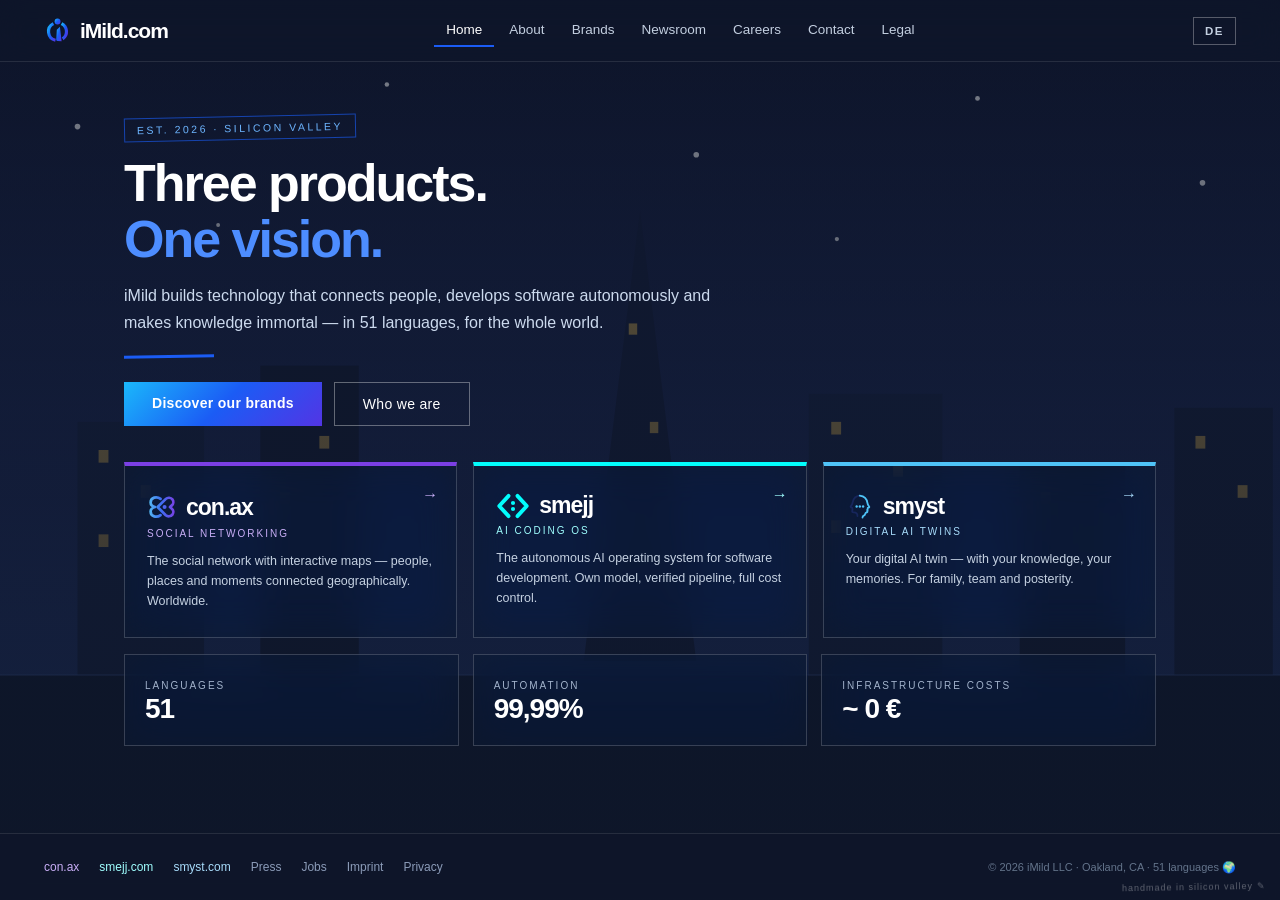
==== index.html @ 9105a261 "fix: brand name to iMild.com across all pages (rule 1)" ====
<!DOCTYPE html>
<html lang="de">
<head>
<meta charset="UTF-8">
<meta name="viewport" content="width=device-width, initial-scale=1.0">
<title>iMild.com — Drei Produkte. Eine Vision.</title>
<meta name="description" content="iMild.com ist die Dachmarke hinter con.ax, smejj und smyst — Technologie in 51 Sprachen für die ganze Welt.">
<link rel="icon" type="image/svg+xml" href="assets/favicon.svg">
<link rel="stylesheet" href="assets/style.css">
</head>
<body data-page="home">
<svg width="0" height="0" style="position:absolute" aria-hidden="true">
  <defs>
    <!-- iMild.com — Ring mit Fahne, offizieller Blau-Gradient -->
    <symbol id="logo-imild" viewBox="0 0 512 512">
      <linearGradient id="imildGrad" x1="0" y1="0" x2="1" y2="1">
        <stop offset="0" stop-color="#1AB8FB"/><stop offset=".5" stop-color="#1B5CF5"/><stop offset="1" stop-color="#5235E5"/>
      </linearGradient>
      <circle cx="257" cy="85" r="56" fill="url(#imildGrad)"/>
      <path d="M178.8 124.5 A170 170 0 0 0 217.8 441.6" fill="none" stroke="url(#imildGrad)" stroke-width="60"/>
      <path d="M333.2 124.5 A170 170 0 0 1 353.5 415.2" fill="none" stroke="url(#imildGrad)" stroke-width="60"/>
      <path d="M302 183 L243 242 L232 428 Q230 452 254 455 L334 458 Z" fill="url(#imildGrad)"/>
    </symbol>
    <!-- con.ax — abstraktes X (Ɛ + liegendes Herz), Cyan→Blau→Violett -->
    <symbol id="logo-conax" viewBox="0 0 512 512">
      <linearGradient id="conaxGrad" x1="40" y1="256" x2="480" y2="256" gradientUnits="userSpaceOnUse">
        <stop offset="0" stop-color="#55B7F1"/><stop offset=".45" stop-color="#3E6FF2"/><stop offset="1" stop-color="#7B3FE4"/>
      </linearGradient>
      <g fill="none" stroke="url(#conaxGrad)" stroke-width="46" stroke-linecap="round" stroke-linejoin="round">
        <path d="M232 118 C 168 68, 62 88, 62 178 C 62 232, 106 248, 138 256 C 106 264, 62 280, 62 334 C 62 424, 168 444, 232 394"/>
        <path d="M182 256 L 322 118 C 352 88, 408 92, 434 126 C 458 158, 452 204, 424 228 L 392 256 L 424 284 C 452 308, 458 354, 434 386 C 408 420, 352 424, 320 396 Z"/>
      </g>
      <circle cx="300" cy="256" r="34" fill="url(#conaxGrad)"/>
    </symbol>
    <!-- smejj.com — <:> in Cyan -->
    <symbol id="logo-smejj" viewBox="0 0 260 200">
      <g fill="none" stroke="#02FDFD" stroke-width="30" stroke-linecap="round" stroke-linejoin="round">
        <path d="M96 22 L24 100 L96 178"/>
        <path d="M164 22 L236 100 L164 178"/>
      </g>
      <g fill="#02FDFD"><circle cx="130" cy="77" r="16"/><circle cx="130" cy="123" r="16"/></g>
    </symbol>
    <!-- smyst.com — Doppelprofil Navy/Hellblau mit 3 Punkten -->
    <symbol id="logo-smyst" viewBox="0 0 200 200">
      <path d="M98 26 Q56 30 48 72 Q45 90 35 101 Q30 107 37 110 L45 113 Q48 127 44 137 Q43 146 54 145 Q68 144 76 152 Q82 159 82 172" fill="none" stroke="#17265C" stroke-width="13" stroke-linecap="round" stroke-linejoin="round"/>
      <path d="M98 26 Q147 32 153 78 Q155 93 164 102 Q170 108 162 111 L155 113 Q158 121 152 125 Q158 130 151 135 Q157 141 148 146 Q139 149 137 157 Q136 165 127 169 Q118 172 118 183" fill="none" stroke="#4FC3F7" stroke-width="13" stroke-linecap="round" stroke-linejoin="round"/>
      <g fill="#4FC3F7"><circle cx="76" cy="104" r="8.5"/><circle cx="99" cy="104" r="8.5"/><circle cx="122" cy="104" r="8.5"/></g>
    </symbol>

    <!-- Szenen -->
    <symbol id="dv-skyline" viewBox="0 0 1040 640" preserveAspectRatio="xMidYMid slice">
      <linearGradient id="dsk" x1="0" y1="0" x2="0" y2="1">
        <stop offset="0" stop-color="#0b1026"/><stop offset=".55" stop-color="#1b2a5e"/><stop offset="1" stop-color="#2c4f9e"/>
      </linearGradient>
      <rect width="1040" height="640" fill="url(#dsk)"/>
      <g fill="#fff"><circle cx="120" cy="90" r="2"/><circle cx="340" cy="60" r="1.6"/><circle cx="560" cy="110" r="2"/><circle cx="760" cy="70" r="1.7"/><circle cx="920" cy="130" r="2"/><circle cx="220" cy="160" r="1.4"/><circle cx="660" cy="170" r="1.5"/></g>
      <polygon points="520,150 560,470 480,470" fill="#101a38"/>
      <rect x="120" y="300" width="90" height="180" fill="#132043"/>
      <rect x="250" y="260" width="70" height="220" fill="#0e1730"/>
      <rect x="640" y="280" width="95" height="200" fill="#132043"/>
      <rect x="790" y="330" width="75" height="150" fill="#0e1730"/>
      <rect x="900" y="290" width="70" height="190" fill="#111c3a"/>
      <g fill="#f5c451" opacity=".8">
        <rect x="135" y="320" width="7" height="9"/><rect x="165" y="345" width="7" height="9"/><rect x="135" y="380" width="7" height="9"/>
        <rect x="264" y="280" width="7" height="9"/><rect x="292" y="310" width="7" height="9"/><rect x="264" y="350" width="7" height="9"/>
        <rect x="656" y="300" width="7" height="9"/><rect x="700" y="330" width="7" height="9"/><rect x="656" y="370" width="7" height="9"/>
        <rect x="805" y="350" width="7" height="9"/><rect x="835" y="380" width="7" height="9"/>
        <rect x="512" y="230" width="6" height="8"/><rect x="527" y="300" width="6" height="8"/><rect x="510" y="380" width="6" height="8"/>
        <rect x="915" y="310" width="7" height="9"/><rect x="945" y="345" width="7" height="9"/>
      </g>
      <rect y="480" width="1040" height="160" fill="#081226"/>
      <path d="M0 480 h1040" stroke="#4c6fc0" stroke-width="1" opacity=".55"/>
    </symbol>

    <symbol id="dv-goldengate" viewBox="0 0 1040 640" preserveAspectRatio="xMidYMid slice">
      <linearGradient id="dgg" x1="0" y1="0" x2="0" y2="1">
        <stop offset="0" stop-color="#102a52"/><stop offset=".45" stop-color="#2d5a8f"/><stop offset=".78" stop-color="#e2653a"/><stop offset="1" stop-color="#f9a03f"/>
      </linearGradient>
      <rect width="1040" height="640" fill="url(#dgg)"/>
      <circle cx="780" cy="380" r="70" fill="#ffd9a0" opacity=".9"/>
      <rect y="430" width="1040" height="210" fill="#0b1a2e"/>
      <rect x="230" y="180" width="20" height="250" fill="#c0392b"/>
      <rect x="700" y="180" width="20" height="250" fill="#c0392b"/>
      <rect x="218" y="205" width="44" height="12" fill="#c0392b"/><rect x="688" y="205" width="44" height="12" fill="#c0392b"/>
      <rect x="218" y="270" width="44" height="12" fill="#c0392b"/><rect x="688" y="270" width="44" height="12" fill="#c0392b"/>
      <path d="M0 280 Q470 430 1040 280" stroke="#c0392b" stroke-width="6" fill="none"/>
      <rect x="0" y="408" width="1040" height="16" fill="#a93226"/>
      <g stroke="#c0392b" stroke-width="2.6">
        <line x1="60" y1="305" x2="60" y2="408"/><line x1="380" y1="368" x2="380" y2="408"/>
        <line x1="470" y1="376" x2="470" y2="408"/><line x1="560" y1="372" x2="560" y2="408"/>
        <line x1="880" y1="322" x2="880" y2="408"/><line x1="980" y1="300" x2="980" y2="408"/>
      </g>
      <path d="M0 640 L0 520 Q140 470 280 525 L280 640 Z" fill="#081221"/>
      <path d="M1040 640 L1040 505 Q900 462 760 515 L760 640 Z" fill="#0a1526"/>
    </symbol>

    <symbol id="dv-hills" viewBox="0 0 1040 640" preserveAspectRatio="xMidYMid slice">
      <linearGradient id="dhl" x1="0" y1="0" x2="0" y2="1">
        <stop offset="0" stop-color="#7db6e8"/><stop offset=".55" stop-color="#cfe6f5"/><stop offset="1" stop-color="#eef7ee"/>
      </linearGradient>
      <rect width="1040" height="640" fill="url(#dhl)"/>
      <circle cx="840" cy="110" r="52" fill="#fff3c9"/>
      <path d="M0 380 Q260 290 520 370 Q800 450 1040 350 L1040 640 L0 640 Z" fill="#5a9367"/>
      <path d="M0 470 Q340 390 680 460 Q880 500 1040 455 L1040 640 L0 640 Z" fill="#3f7a4e"/>
      <path d="M0 560 Q520 500 1040 555 L1040 640 L0 640 Z" fill="#2c5e3a"/>
      <g transform="translate(760,300)">
        <rect x="12" y="24" width="7" height="34" fill="#8a8f98"/>
        <path d="M-8 10 Q15 -20 42 13 Q16 32 -8 10Z" fill="#d7dde6" stroke="#8a8f98" stroke-width="2.5"/>
      </g>
    </symbol>

    <symbol id="dv-bay" viewBox="0 0 1040 640" preserveAspectRatio="xMidYMid slice">
      <linearGradient id="dby" x1="0" y1="0" x2="0" y2="1">
        <stop offset="0" stop-color="#123057"/><stop offset=".5" stop-color="#3d6a9e"/><stop offset="1" stop-color="#9bb8d4"/>
      </linearGradient>
      <rect width="1040" height="640" fill="url(#dby)"/>
      <rect y="400" width="1040" height="240" fill="#1d3f66"/>
      <g stroke="#cfe0f2" stroke-width="1.6" opacity=".45">
        <line x1="80" y1="440" x2="330" y2="440"/><line x1="480" y1="475" x2="800" y2="475"/>
        <line x1="180" y1="530" x2="480" y2="530"/><line x1="640" y1="570" x2="980" y2="570"/>
      </g>
      <path d="M0 388 Q520 350 1040 388" stroke="#5f7f9f" stroke-width="5" fill="none"/>
      <rect x="260" y="345" width="9" height="55" fill="#54749a"/><rect x="770" y="345" width="9" height="55" fill="#54749a"/>
      <circle cx="880" cy="115" r="55" fill="#ffe9b8" opacity=".95"/>
    </symbol>
  </defs>
</svg>

<div class="scene" aria-hidden="true"><svg><use href="#dv-skyline"/></svg></div>
<div class="shade" aria-hidden="true"></div>
<header class="siteheader">
  <a class="logo" href="index.html" aria-label="iMild.com — Startseite">
    <svg viewBox="0 0 512 512" aria-hidden="true"><use href="#logo-imild"/></svg><span>iMild.com</span>
  </a>
  <nav class="sitenav" id="sitenav" aria-label="Hauptnavigation">
    <a href="index.html" class="cur" data-i18n="nav.home">Start</a>
    <a href="about.html" class="" data-i18n="nav.about">Über uns</a>
    <a href="brands.html" class="" data-i18n="nav.brands">Marken</a>
    <a href="newsroom.html" class="" data-i18n="nav.news">Newsroom</a>
    <a href="careers.html" class="" data-i18n="nav.jobs">Karriere</a>
    <a href="contact.html" class="" data-i18n="nav.contact">Kontakt</a>
    <a href="legal.html" class="" data-i18n="nav.legal">Legal</a>
  </nav>
  <div class="headtools">
    <button class="langbtn" id="langbtn" type="button" aria-label="Sprache wechseln / Switch language">EN</button>
    <button class="menubtn" id="menubtn" type="button" aria-label="Menü öffnen" aria-expanded="false" aria-controls="sitenav">☰</button>
  </div>
</header>
<main>
<div class="stamp" data-i18n="home.stamp">Est. 2026 · Silicon Valley</div>
<h1 class="big" data-i18n="home.h1">Drei Produkte.<br><em>Eine Vision.</em></h1>
<p class="lead" data-i18n="home.lead">iMild.com baut Technologie, die Menschen verbindet, Software autonom entwickelt und Wissen unsterblich macht — in 51 Sprachen, für die ganze Welt.</p>
<div class="underline"></div>
<div class="btnrow">
  <a class="btn" href="brands.html" data-i18n="home.cta1">Unsere Marken entdecken</a>
  <a class="btn ghost" href="about.html" data-i18n="home.cta2">Wer wir sind</a>
</div>

<div class="cardrow">
  <a class="bcard glass c1" href="conax.html">
    <div class="go" aria-hidden="true">→</div>
    <div class="blogo"><svg viewBox="0 0 512 512" style="width:30px;height:30px;" aria-hidden="true"><use href="#logo-conax"/></svg>con.ax</div>
    <span class="btag" data-i18n="home.conax.tag">Social Networking</span>
    <p data-i18n="home.conax.p">Das soziale Netzwerk mit interaktiven Karten — Menschen, Orte und Momente geografisch verbunden. Weltweit.</p>
  </a>
  <a class="bcard glass c2" href="smejj.html">
    <div class="go" aria-hidden="true">→</div>
    <div class="blogo"><svg viewBox="0 0 260 200" style="width:34px;height:26px;" aria-hidden="true"><use href="#logo-smejj"/></svg>smejj</div>
    <span class="btag" data-i18n="home.smejj.tag">AI Coding OS</span>
    <p data-i18n="home.smejj.p">Das autonome KI-Betriebssystem für Software-Entwicklung. Eigenes Modell, verifizierte Pipeline, volle Kostenkontrolle.</p>
  </a>
  <a class="bcard glass c3" href="smyst.html">
    <div class="go" aria-hidden="true">→</div>
    <div class="blogo"><svg viewBox="0 0 200 200" style="width:28px;height:28px;" aria-hidden="true"><use href="#logo-smyst"/></svg>smyst</div>
    <span class="btag" data-i18n="home.smyst.tag">Digital AI Twins</span>
    <p data-i18n="home.smyst.p">Dein digitaler KI-Zwilling — mit deinem Wissen, deinen Erinnerungen. Für Familie, Team und Nachwelt.</p>
  </a>
</div>

<div class="grid3" style="margin-block-start:16px;">
  <div class="kpi glass"><span data-i18n="home.kpi1">Sprachen</span><b>51</b></div>
  <div class="kpi glass"><span data-i18n="home.kpi2">Automatisierung</span><b>99,99%</b></div>
  <div class="kpi glass"><span data-i18n="home.kpi3">Infrastruktur-Kosten</span><b>~ 0 €</b></div>
</div>
</main>
<footer class="sitefooter">
  <div class="cols">
    <a href="conax.html" class="f-conax">con.ax</a>
    <a href="smejj.html" class="f-smejj">smejj.com</a>
    <a href="smyst.html" class="f-smyst">smyst.com</a>
    <a href="newsroom.html" data-i18n="footer.press">Presse</a>
    <a href="careers.html" data-i18n="footer.jobs">Jobs</a>
    <a href="legal.html" data-i18n="footer.imprint">Impressum</a>
    <a href="legal.html" data-i18n="footer.privacy">Datenschutz</a>
  </div>
  <div class="copy" data-i18n="footer.copy">© 2026 iMild LLC · Oakland, CA · 51 Sprachen 🌍</div>
</footer>
<div class="sig">handmade in silicon valley ✎</div>

<script src="assets/i18n.js"></script>
<script src="assets/site.js"></script>
</body>
</html>
---- assets/style.css ----
/* ============================================================
   iMild.com — Dachmarken-Website
   Farben = offizielle iMild-Logo-Palette (#1AB8FB → #1B5CF5 → #5235E5)
   Design: viereckig · Glas · Silicon Valley · handgemacht
   ============================================================ */
* { margin:0; padding:0; box-sizing:border-box; border-radius:0 !important; }

:root {
  --imild:#1B5CF5;
  --imild-cyan:#1AB8FB;
  --imild-violetblue:#5235E5;
  --imild-grad:linear-gradient(135deg,#1AB8FB,#1B5CF5,#5235E5);
  --conax:#7B3FE4;
  --conax-grad:linear-gradient(90deg,#55B7F1,#3E6FF2,#7B3FE4);
  --smejj:#02FDFD;
  --smyst:#4FC3F7;
  --smyst-dark:#17265C;
  --bg:#0F172A;
  --ink:#ffffff;
  --ink-soft:#ccdaee;
  --ink-mute:#a3b3cc;
}

html { scroll-behavior:smooth; }
@media (prefers-reduced-motion: reduce) {
  html { scroll-behavior:auto; }
  *, *::before, *::after { animation:none !important; transition:none !important; }
}

body {
  font-family:'SF Pro Display','SF Pro Text',-apple-system,BlinkMacSystemFont,'Helvetica Neue',Arial,sans-serif;
  background:var(--bg); color:var(--ink);
  min-height:100vh; display:flex; flex-direction:column;
  -webkit-font-smoothing:antialiased;
}

/* ---------- Hintergrund-Szene ---------- */
.scene { position:fixed; inset:0; z-index:0; }
.scene svg { width:100%; height:100%; display:block; }
.shade {
  position:fixed; inset:0; z-index:1;
  background:linear-gradient(180deg,rgba(15,23,42,.55),rgba(15,23,42,.86));
}

.glass {
  background:rgba(13,26,48,.55);
  backdrop-filter:blur(20px) saturate(180%);
  -webkit-backdrop-filter:blur(20px) saturate(180%);
  border:1px solid rgba(255,255,255,.18);
}
@media (prefers-reduced-transparency: reduce) {
  .glass, .siteheader, .sitefooter { backdrop-filter:none; -webkit-backdrop-filter:none; background:rgba(13,26,48,.96); }
}

/* ---------- Header ---------- */
.siteheader {
  position:sticky; top:0; z-index:50;
  display:flex; align-items:center; justify-content:space-between; gap:14px;
  padding:14px clamp(18px,4vw,44px);
  border-block-end:1px solid rgba(255,255,255,.1);
  background:rgba(15,23,42,.55); backdrop-filter:blur(14px); -webkit-backdrop-filter:blur(14px);
}
.siteheader .logo {
  display:flex; align-items:center; gap:9px;
  font-size:21px; font-weight:800; letter-spacing:-1px;
  color:var(--ink); text-decoration:none;
}
.siteheader .logo svg { width:27px; height:27px; }
.sitenav { display:flex; gap:3px; flex-wrap:wrap; }
.sitenav a {
  color:#c3cfe0; text-decoration:none; font-size:13.5px; padding:8px 12px;
}
.sitenav a:hover { color:#fff; background:rgba(255,255,255,.07); }
.sitenav a.cur { color:#fff; border-block-end:2px solid var(--imild); }
.headtools { display:flex; align-items:center; gap:9px; }

.langbtn {
  background:transparent; border:1px solid rgba(255,255,255,.3); color:#c3cfe0;
  font-family:inherit; font-size:11.5px; font-weight:700; letter-spacing:1.5px;
  padding:7px 11px; cursor:pointer;
}
.langbtn:hover { color:#fff; background:rgba(27,92,245,.2); border-color:var(--imild); }

.menubtn {
  display:none; background:transparent; border:1px solid rgba(255,255,255,.3);
  color:#fff; font-size:17px; padding:6px 11px; cursor:pointer; font-family:inherit;
}

/* Marken-Header (Landingpages) */
.bheader {
  position:relative; z-index:5;
  display:flex; align-items:center; justify-content:space-between; gap:14px; flex-wrap:wrap;
  padding:18px clamp(18px,4vw,44px);
}
.bheader .blogo { display:flex; align-items:center; gap:10px; font-size:23px; font-weight:800; letter-spacing:-1px; }
.byline {
  display:inline-flex; align-items:center; gap:7px; font-size:11px; color:var(--ink-mute);
  border:1px solid rgba(255,255,255,.22); padding:6px 12px; cursor:pointer;
  text-decoration:none;
}
.byline b { color:#6db5ff; }
.byline:hover { background:rgba(27,92,245,.12); color:#fff; }
.byline svg { width:14px; height:14px; }

/* ---------- Seiteninhalt ---------- */
main { position:relative; z-index:5; flex:1; width:100%; max-width:1120px; margin-inline:auto; padding:clamp(30px,6vh,60px) clamp(18px,4vw,44px) 40px; }

.kicker { font-size:11px; letter-spacing:4px; color:#6db5ff; text-transform:uppercase; }
.stamp {
  display:inline-block; padding:5px 12px; font-size:10.5px; letter-spacing:2.5px;
  text-transform:uppercase; color:#6db5ff; border:1px solid rgba(27,92,245,.65);
  transform:rotate(-1.2deg); margin-block-end:16px;
}
h1.big { font-size:clamp(34px,6vw,52px); line-height:1.07; letter-spacing:-2px; }
h1.big em { font-style:normal; color:#4d8dff; }
.lead { font-size:clamp(14px,1.8vw,16px); color:var(--ink-soft); line-height:1.68; margin-block-start:16px; max-width:600px; }
.underline { width:90px; height:3px; background:var(--imild); margin-block-start:18px; transform:rotate(-.8deg); }

.btn {
  display:inline-block; padding:13px 28px; border:none; cursor:pointer;
  background:var(--imild-grad); color:#fff; font-size:14px; font-weight:700; font-family:inherit;
  letter-spacing:.3px; text-decoration:none; text-align:center;
}
.btn:hover { filter:brightness(1.12); }
.btn.ghost { background:transparent; border:1px solid rgba(255,255,255,.35); font-weight:500; }
.btn.ghost:hover { background:rgba(255,255,255,.08); }
.btnrow { margin-block-start:24px; display:flex; gap:12px; flex-wrap:wrap; }

/* Marken-Karten */
.cardrow { display:grid; grid-template-columns:repeat(3,1fr); gap:16px; margin-block-start:36px; }
.bcard { padding:26px 22px; position:relative; cursor:pointer; transition:transform .15s; display:block; color:inherit; text-decoration:none; }
.bcard:hover { transform:translateY(-4px); }
.bcard .blogo { display:flex; align-items:center; gap:9px; font-size:23px; font-weight:800; letter-spacing:-1px; }
.bcard .btag { font-size:10px; letter-spacing:2px; text-transform:uppercase; margin-block-start:6px; display:block; }
.bcard p { font-size:12.5px; color:#c6d2e2; line-height:1.6; margin-block-start:12px; }
.bcard .go { position:absolute; inset-block-start:20px; inset-inline-end:18px; font-size:16px; }
.bcard.c1 { border-block-start:4px solid var(--conax); } .bcard.c1 .btag,.bcard.c1 .go { color:#c9aef7; }
.bcard.c2 { border-block-start:4px solid var(--smejj); } .bcard.c2 .btag,.bcard.c2 .go { color:#9ffefe; }
.bcard.c3 { border-block-start:4px solid var(--smyst); } .bcard.c3 .btag,.bcard.c3 .go { color:#a8dcfb; }

.grid2 { display:grid; grid-template-columns:1fr 1fr; gap:16px; }
.grid3 { display:grid; grid-template-columns:repeat(3,1fr); gap:14px; }

.kpi { padding:20px; }
.kpi b { font-size:28px; letter-spacing:-1px; display:block; }
.kpi span { font-size:10px; letter-spacing:2px; text-transform:uppercase; color:var(--ink-mute); }

.listrow { display:flex; align-items:center; gap:14px; padding:16px 18px; margin-block-end:10px; flex-wrap:wrap; }
.listrow .t { flex:1; min-width:230px; }
.listrow .t b { font-size:14.5px; display:block; }
.listrow .t p { font-size:12px; color:var(--ink-mute); margin-block-start:4px; line-height:1.55; }
.listrow .side { font-size:11px; color:#8ea2bd; text-align:end; white-space:nowrap; }
.tagchip {
  display:inline-block; font-size:9.5px; padding:3px 9px; letter-spacing:1px; text-transform:uppercase;
  background:rgba(27,92,245,.22); border:1px solid rgba(27,92,245,.5); color:#cfe4ff;
  margin-block-end:8px;
}
.tagchip.tc-conax { background:rgba(123,63,228,.2); border-color:rgba(123,63,228,.5); color:#ddccfa; }
.tagchip.tc-smejj { background:rgba(2,253,253,.2); border-color:rgba(2,253,253,.5); color:#ccfefe; }
.tagchip.tc-smyst { background:rgba(79,195,247,.2); border-color:rgba(79,195,247,.5); color:#d3ecfd; }

.feat { padding:20px; }
.feat .fic {
  width:40px; height:40px; display:flex; align-items:center; justify-content:center;
  font-size:17px; margin-block-end:12px;
  background:rgba(27,92,245,.25); border:1px solid var(--imild);
}
.feat b { font-size:14.5px; display:block; }
.feat p { font-size:12px; color:#bbc9dc; line-height:1.6; margin-block-start:7px; }

.feat.f-conax { border-color:rgba(123,63,228,.35); } .feat.f-conax .fic { background:rgba(123,63,228,.22); border-color:var(--conax); }
.feat.f-smejj { border-color:rgba(2,253,253,.35); } .feat.f-smejj .fic { background:rgba(2,253,253,.22); border-color:var(--smejj); }
.feat.f-smyst { border-color:rgba(79,195,247,.35); } .feat.f-smyst .fic { background:rgba(79,195,247,.22); border-color:var(--smyst); }

/* Marken-Detailkarten (brands.html) */
.brandbox { margin-block-start:14px; padding:26px; }
.brandbox.bb-conax { border-inline-start:4px solid var(--conax); }
.brandbox.bb-smejj { border-inline-start:4px solid var(--smejj); }
.brandbox.bb-smyst { border-inline-start:4px solid var(--smyst); }
.brandbox .inner { display:flex; justify-content:space-between; align-items:flex-start; flex-wrap:wrap; gap:16px; }
.brandbox .txt { max-width:640px; }
.brandbox .bt { font-size:24px; font-weight:800; display:flex; align-items:center; gap:10px; margin-block-end:8px; }
.brandbox p { font-size:13px; color:#c6d2e2; line-height:1.65; margin-block-start:10px; }

/* Timeline */
.timeline { margin-block-start:18px; padding:24px; }
.tl-row { display:flex; gap:16px; padding:11px 0; border-block-end:1px solid rgba(255,255,255,.08); }
.tl-row:last-child { border-block-end:none; }
.tl-row b { color:#4d8dff; min-width:48px; }
.tl-row span { font-size:13px; color:#d3dff2; line-height:1.55; }

/* Formular */
.field { margin-block-end:14px; }
.field label { display:block; font-size:11px; letter-spacing:1.5px; text-transform:uppercase; color:#becddf; margin-block-end:6px; }
.field input, .field textarea {
  width:100%; padding:12px 13px; border:1px solid rgba(255,255,255,.25);
  background:rgba(255,255,255,.07); color:#fff; font-size:14px; font-family:inherit; outline:none;
}
.field input:focus, .field textarea:focus { border-color:var(--imild); }
.field textarea { resize:vertical; min-height:120px; }

/* Code-Fenster (smejj) */
.codewin { background:#0a0714; border:1px solid rgba(2,253,253,.4); font-family:'SF Mono',ui-monospace,Menlo,Consolas,monospace; font-size:12px; line-height:1.75; overflow:hidden; }
.codewin .cbar { display:flex; align-items:center; gap:6px; padding:9px 12px; border-block-end:1px solid rgba(255,255,255,.08); }
.codewin pre { padding:15px 17px; color:var(--ink-soft); overflow-x:auto; }
.dot { width:11px; height:11px; display:inline-block; }
.d1{background:#f87171}.d2{background:#fbbf24}.d3{background:#34d399}
.ck{color:#02FDFD}.cs{color:#34d399}.cc{color:#64748b}.cp{color:#c9aef7}

/* Chat (smyst) */
.chat { margin-block-start:30px; padding:22px; border-color:rgba(79,195,247,.4); max-width:660px; }
.chat .msgs { margin-block-start:14px; display:flex; flex-direction:column; gap:10px; font-size:13px; line-height:1.6; }
.msg-q { align-self:flex-end; background:rgba(255,255,255,.1); border:1px solid rgba(255,255,255,.2); padding:11px 14px; max-width:78%; }
.msg-a { align-self:flex-start; background:rgba(79,195,247,.14); border:1px solid rgba(79,195,247,.45); padding:11px 14px; max-width:82%; }
.msg-a b { color:#a8dcfb; font-size:10px; letter-spacing:1.5px; }

/* Kontakt-Zeilen */
.crow { padding:13px 16px; font-size:13.5px; }
.crow b { color:#6db5ff; }

/* ---------- Footer ---------- */
.sitefooter {
  position:relative; z-index:5;
  padding:26px clamp(18px,4vw,44px);
  border-block-start:1px solid rgba(255,255,255,.1);
  display:flex; justify-content:space-between; align-items:center; flex-wrap:wrap; gap:12px;
  background:rgba(15,23,42,.6); backdrop-filter:blur(10px); -webkit-backdrop-filter:blur(10px);
}
.sitefooter .cols { display:flex; gap:20px; font-size:12px; color:#8b9bb8; flex-wrap:wrap; }
.sitefooter .cols a { color:inherit; text-decoration:none; }
.sitefooter .cols a:hover { color:#fff; }
.sitefooter .cols a.f-conax { color:#c9aef7; }
.sitefooter .cols a.f-smejj { color:#9ffefe; }
.sitefooter .cols a.f-smyst { color:#a8dcfb; }
.sitefooter .copy { font-size:11px; color:#64748b; }

.sig { position:fixed; inset-block-end:8px; inset-inline-end:14px; font-size:9px; color:rgba(255,255,255,.32); transform:rotate(-1deg); z-index:40; letter-spacing:1px; pointer-events:none; }

/* ---------- Responsive ---------- */
@media (max-width: 900px) {
  .cardrow, .grid3 { grid-template-columns:1fr 1fr; }
}
@media (max-width: 760px) {
  .menubtn { display:block; }
  .sitenav {
    display:none; position:absolute; inset-block-start:100%; inset-inline:0;
    flex-direction:column; gap:0;
    background:rgba(11,19,36,.97); border-block-end:1px solid rgba(27,92,245,.4);
    padding:8px 0;
  }
  .sitenav.open { display:flex; }
  .sitenav a { padding:13px clamp(18px,4vw,44px); font-size:15px; }
  .sitenav a.cur { border-block-end:none; border-inline-start:3px solid var(--imild); background:rgba(27,92,245,.14); }
  .grid2 { grid-template-columns:1fr; }
}
@media (max-width: 560px) {
  .cardrow, .grid3 { grid-template-columns:1fr; }
  .listrow .side { text-align:start; }
  .btnrow .btn { flex:1; }
}
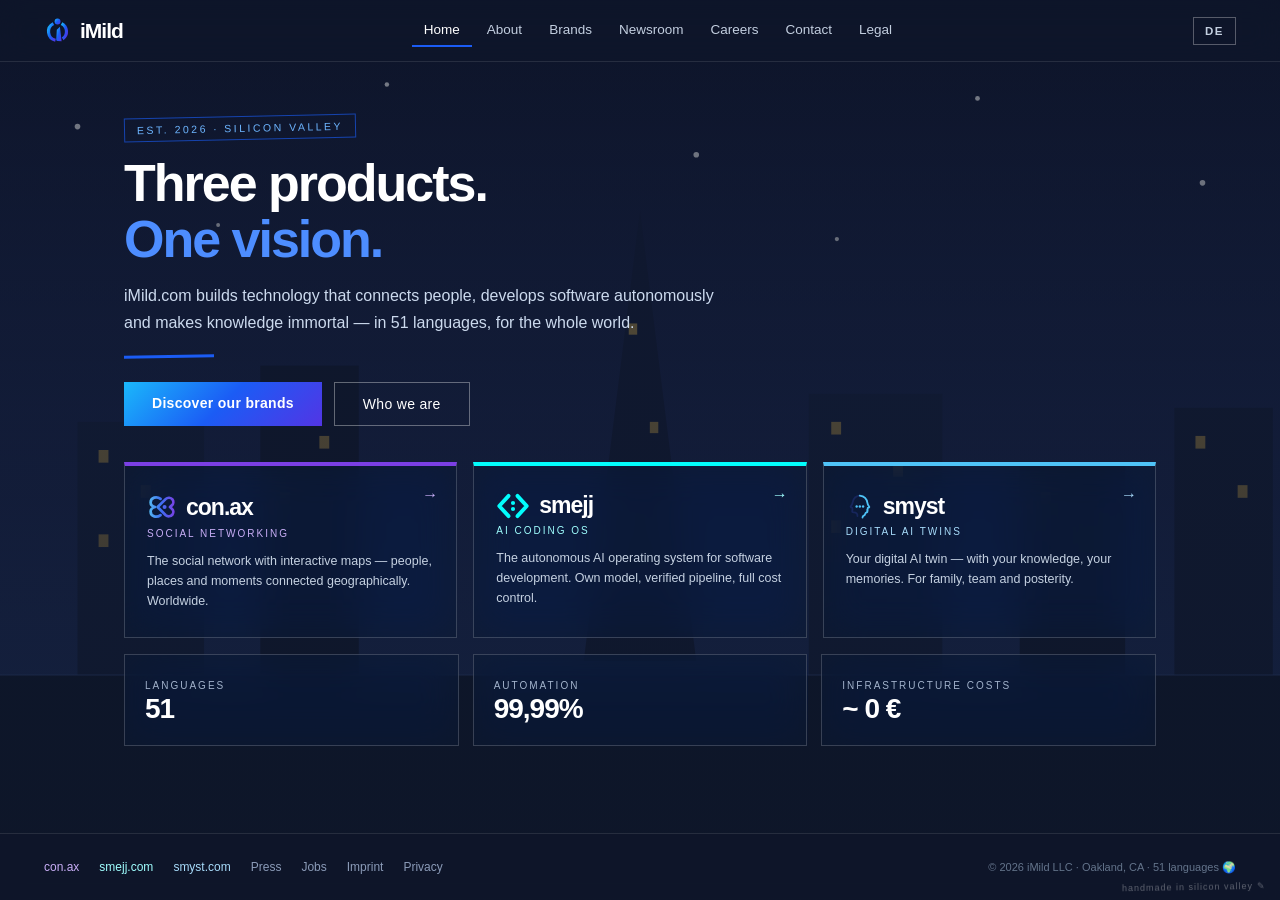
==== commit 375637bd: "feat(favicon): add full-size favicon links to all pages" ====
--- a/index.html
+++ b/index.html
@@ -3,9 +3,11 @@
 <head>
 <meta charset="UTF-8">
 <meta name="viewport" content="width=device-width, initial-scale=1.0">
-<title>iMild.com — Drei Produkte. Eine Vision.</title>
-<meta name="description" content="iMild.com ist die Dachmarke hinter con.ax, smejj und smyst — Technologie in 51 Sprachen für die ganze Welt.">
+<title>iMild — Drei Produkte. Eine Vision.</title>
+<meta name="description" content="iMild ist die Dachmarke hinter con.ax, smejj und smyst — Technologie in 51 Sprachen für die ganze Welt.">
+<link rel="icon" href="assets/favicon.ico" sizes="48x48">
 <link rel="icon" type="image/svg+xml" href="assets/favicon.svg">
+<link rel="apple-touch-icon" href="assets/apple-touch-icon.png">
 <link rel="stylesheet" href="assets/style.css">
 </head>
 <body data-page="home">
@@ -129,8 +131,8 @@
 <div class="scene" aria-hidden="true"><svg><use href="#dv-skyline"/></svg></div>
 <div class="shade" aria-hidden="true"></div>
 <header class="siteheader">
-  <a class="logo" href="index.html" aria-label="iMild.com — Startseite">
-    <svg viewBox="0 0 512 512" aria-hidden="true"><use href="#logo-imild"/></svg><span>iMild.com</span>
+  <a class="logo" href="index.html" aria-label="iMild — Startseite">
+    <svg viewBox="0 0 512 512" aria-hidden="true"><use href="#logo-imild"/></svg><span>iMild</span>
   </a>
   <nav class="sitenav" id="sitenav" aria-label="Hauptnavigation">
     <a href="index.html" class="cur" data-i18n="nav.home">Start</a>
@@ -149,7 +151,7 @@
 <main>
 <div class="stamp" data-i18n="home.stamp">Est. 2026 · Silicon Valley</div>
 <h1 class="big" data-i18n="home.h1">Drei Produkte.<br><em>Eine Vision.</em></h1>
-<p class="lead" data-i18n="home.lead">iMild.com baut Technologie, die Menschen verbindet, Software autonom entwickelt und Wissen unsterblich macht — in 51 Sprachen, für die ganze Welt.</p>
+<p class="lead" data-i18n="home.lead">iMild baut Technologie, die Menschen verbindet, Software autonom entwickelt und Wissen unsterblich macht — in 51 Sprachen, für die ganze Welt.</p>
 <div class="underline"></div>
 <div class="btnrow">
   <a class="btn" href="brands.html" data-i18n="home.cta1">Unsere Marken entdecken</a>
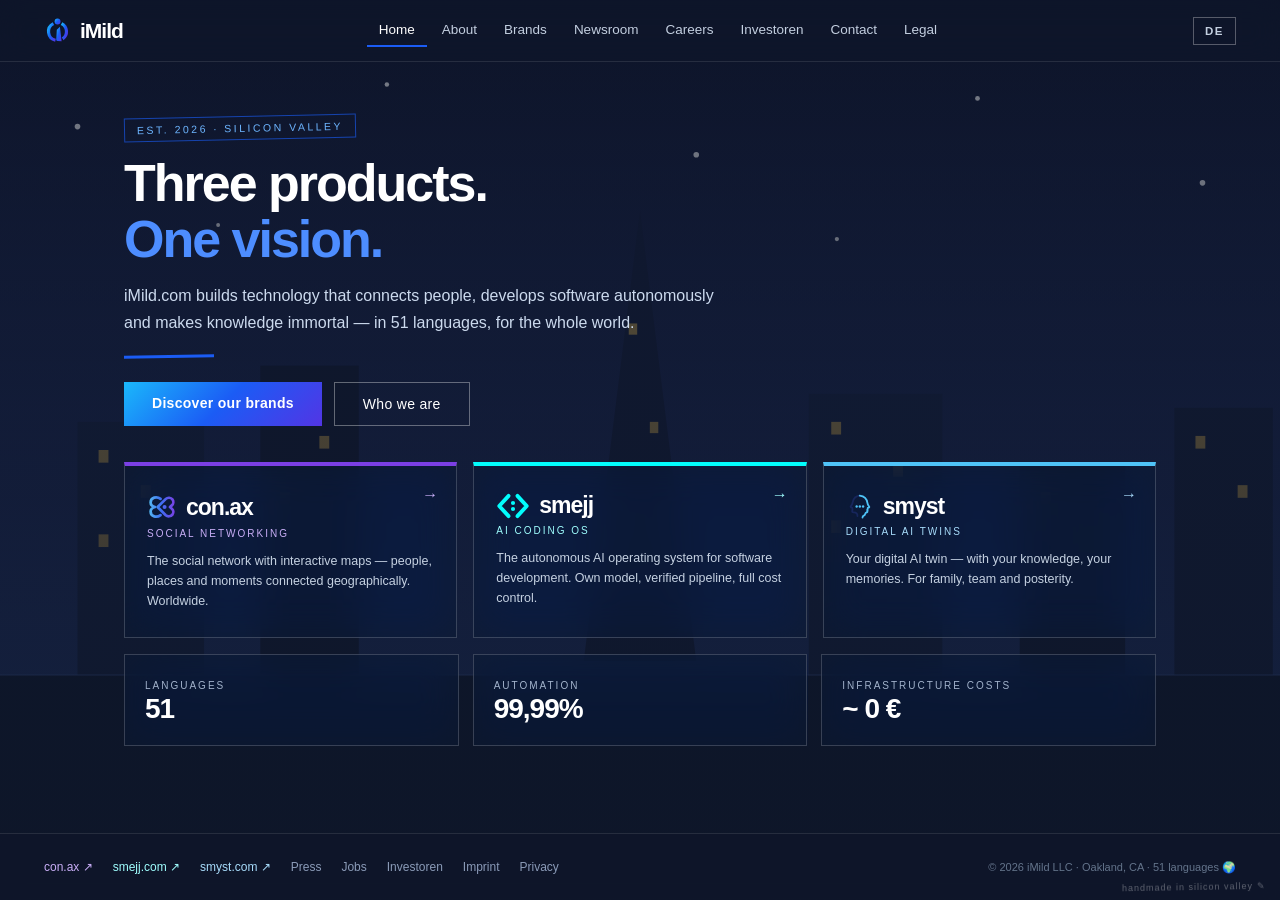
==== commit 744f4320: "feat: 50-language i18n, investors page, con.ax feature copy, careers pitch, portal links, url + emai" ====
--- a/index.html
+++ b/index.html
@@ -131,15 +131,16 @@
 <div class="scene" aria-hidden="true"><svg><use href="#dv-skyline"/></svg></div>
 <div class="shade" aria-hidden="true"></div>
 <header class="siteheader">
-  <a class="logo" href="index.html" aria-label="iMild — Startseite">
+  <a class="logo" href="./" aria-label="iMild — Startseite">
     <svg viewBox="0 0 512 512" aria-hidden="true"><use href="#logo-imild"/></svg><span>iMild</span>
   </a>
   <nav class="sitenav" id="sitenav" aria-label="Hauptnavigation">
-    <a href="index.html" class="cur" data-i18n="nav.home">Start</a>
+    <a href="./" class="cur" data-i18n="nav.home">Start</a>
     <a href="about.html" class="" data-i18n="nav.about">Über uns</a>
     <a href="brands.html" class="" data-i18n="nav.brands">Marken</a>
     <a href="newsroom.html" class="" data-i18n="nav.news">Newsroom</a>
     <a href="careers.html" class="" data-i18n="nav.jobs">Karriere</a>
+    <a href="investors.html" class="" data-i18n="nav.invest">Investoren</a>
     <a href="contact.html" class="" data-i18n="nav.contact">Kontakt</a>
     <a href="legal.html" class="" data-i18n="nav.legal">Legal</a>
   </nav>
@@ -187,11 +188,12 @@
 </main>
 <footer class="sitefooter">
   <div class="cols">
-    <a href="conax.html" class="f-conax">con.ax</a>
-    <a href="smejj.html" class="f-smejj">smejj.com</a>
-    <a href="smyst.html" class="f-smyst">smyst.com</a>
+    <a href="https://con.ax" target="_blank" rel="noopener" class="f-conax">con.ax ↗</a>
+    <a href="https://smejj.com" target="_blank" rel="noopener" class="f-smejj">smejj.com ↗</a>
+    <a href="https://smyst.com" target="_blank" rel="noopener" class="f-smyst">smyst.com ↗</a>
     <a href="newsroom.html" data-i18n="footer.press">Presse</a>
     <a href="careers.html" data-i18n="footer.jobs">Jobs</a>
+    <a href="investors.html" data-i18n="footer.invest">Investoren</a>
     <a href="legal.html" data-i18n="footer.imprint">Impressum</a>
     <a href="legal.html" data-i18n="footer.privacy">Datenschutz</a>
   </div>
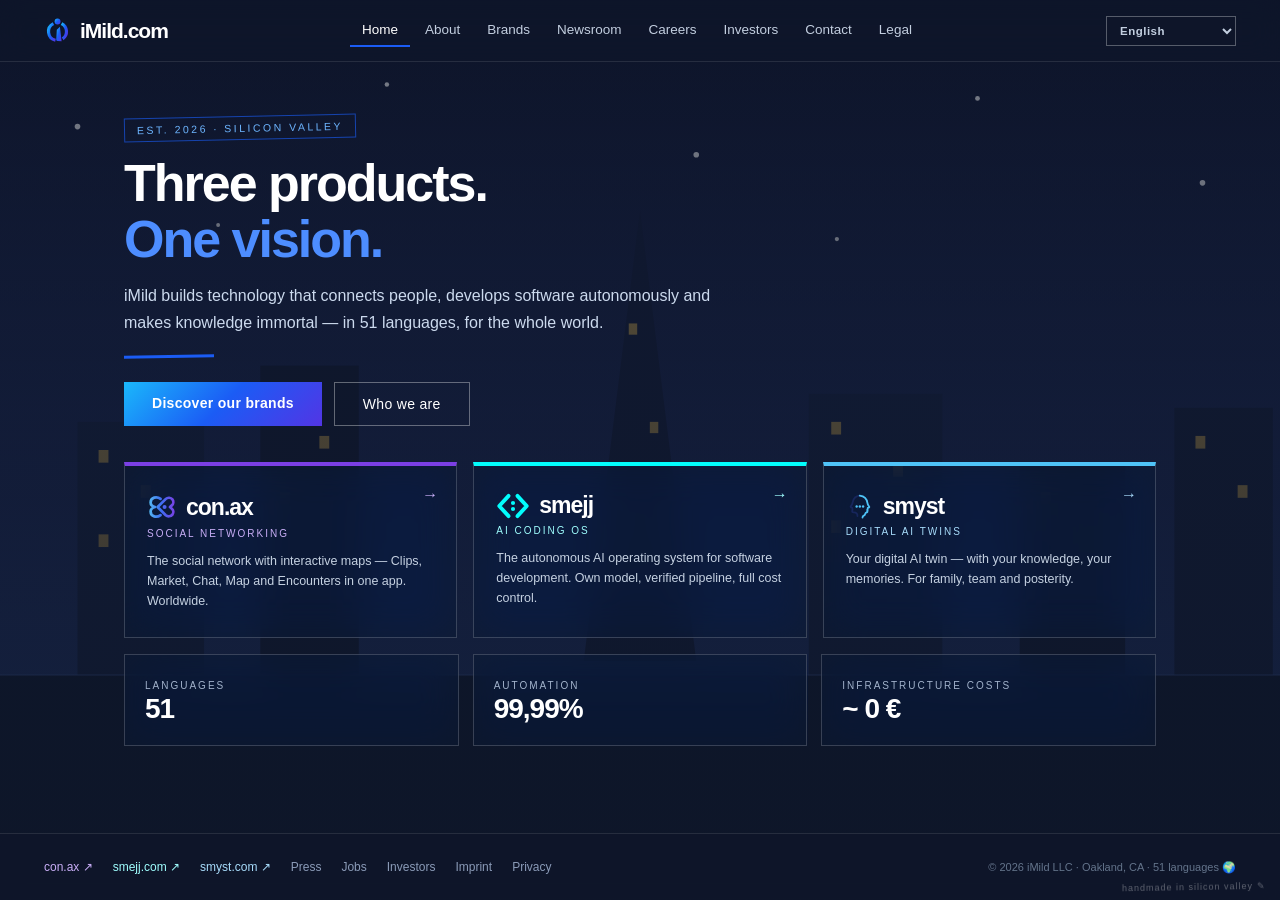
==== commit 706d2a78: "feat: PWA manifest + SEO files + brand chrome" ====
--- a/index.html
+++ b/index.html
@@ -3,11 +3,13 @@
 <head>
 <meta charset="UTF-8">
 <meta name="viewport" content="width=device-width, initial-scale=1.0">
-<title>iMild — Drei Produkte. Eine Vision.</title>
+<title>iMild.com — Drei Produkte. Eine Vision.</title>
 <meta name="description" content="iMild ist die Dachmarke hinter con.ax, smejj und smyst — Technologie in 51 Sprachen für die ganze Welt.">
 <link rel="icon" href="assets/favicon.ico" sizes="48x48">
 <link rel="icon" type="image/svg+xml" href="assets/favicon.svg">
 <link rel="apple-touch-icon" href="assets/apple-touch-icon.png">
+<link rel="manifest" href="manifest.webmanifest">
+<meta name="theme-color" content="#0b1026">
 <link rel="stylesheet" href="assets/style.css">
 </head>
 <body data-page="home">
@@ -131,8 +133,8 @@
 <div class="scene" aria-hidden="true"><svg><use href="#dv-skyline"/></svg></div>
 <div class="shade" aria-hidden="true"></div>
 <header class="siteheader">
-  <a class="logo" href="./" aria-label="iMild — Startseite">
-    <svg viewBox="0 0 512 512" aria-hidden="true"><use href="#logo-imild"/></svg><span>iMild</span>
+  <a class="logo" href="./" aria-label="iMild.com — Startseite">
+    <svg viewBox="0 0 512 512" aria-hidden="true"><use href="#logo-imild"/></svg><span>iMild.com</span>
   </a>
   <nav class="sitenav" id="sitenav" aria-label="Hauptnavigation">
     <a href="./" class="cur" data-i18n="nav.home">Start</a>
--- a/assets/style.css
+++ b/assets/style.css
@@ -258,3 +258,13 @@
   .listrow .side { text-align:start; }
   .btnrow .btn { flex:1; }
 }
+
+/* ---------- Language selector (51 languages) ---------- */
+.langsel {
+  background:rgba(15,23,42,.6); border:1px solid rgba(255,255,255,.3); color:#c3cfe0;
+  font-family:inherit; font-size:11.5px; font-weight:700; letter-spacing:.5px;
+  padding:7px 9px; cursor:pointer; max-width:130px;
+}
+.langsel:hover { color:#fff; border-color:rgba(255,255,255,.55); }
+.langsel option { background:#0F172A; color:#e6edf7; }
+[dir="rtl"] .sitenav a.cur { border-block-end:2px solid var(--imild); }
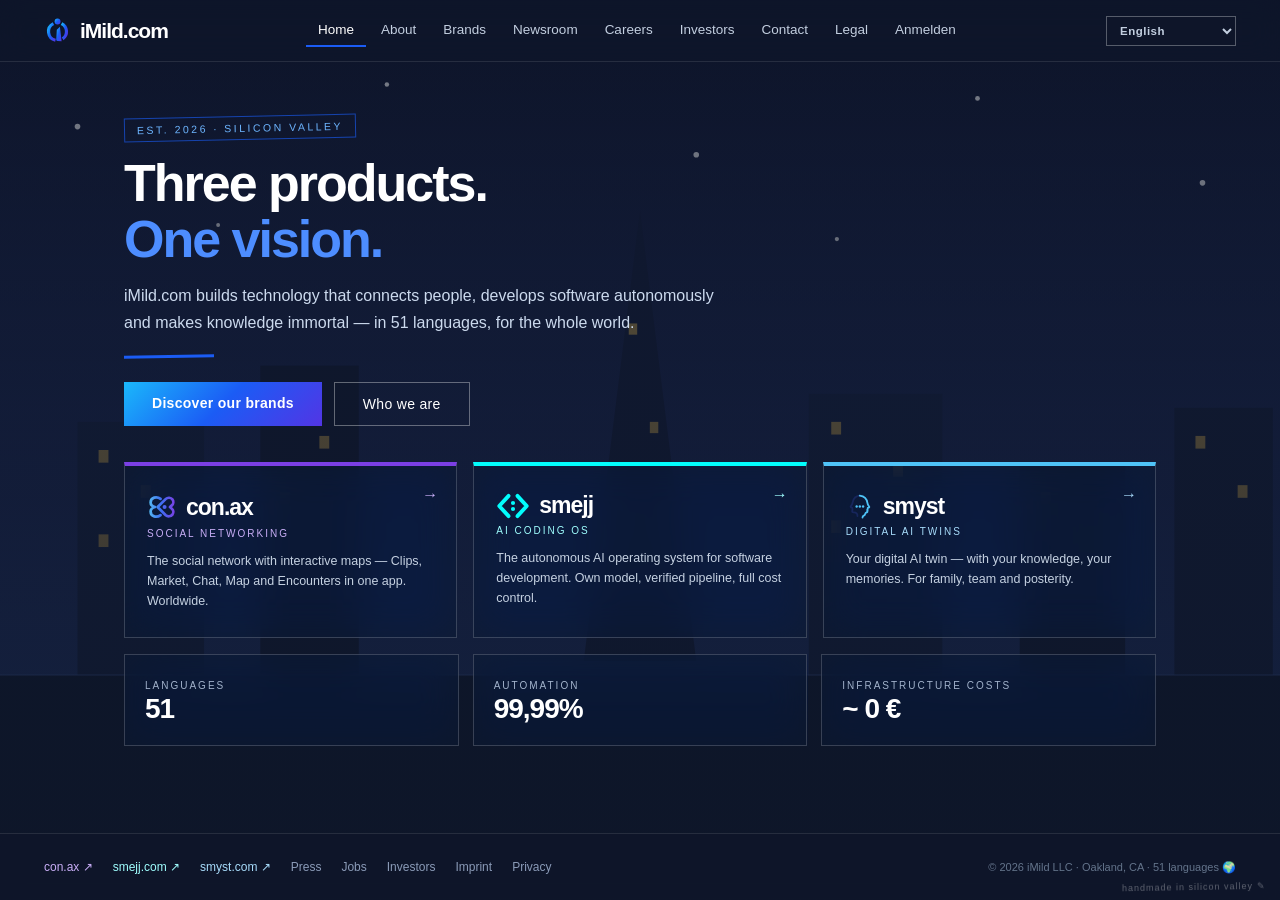
==== commit 5102d89a: "feat(nav): add sign-in link to main navigation" ====
--- a/index.html
+++ b/index.html
@@ -4,7 +4,7 @@
 <meta charset="UTF-8">
 <meta name="viewport" content="width=device-width, initial-scale=1.0">
 <title>iMild.com — Drei Produkte. Eine Vision.</title>
-<meta name="description" content="iMild ist die Dachmarke hinter con.ax, smejj und smyst — Technologie in 51 Sprachen für die ganze Welt.">
+<meta name="description" content="iMild.com ist die Dachmarke hinter con.ax, smejj und smyst — Technologie in 51 Sprachen für die ganze Welt.">
 <link rel="icon" href="assets/favicon.ico" sizes="48x48">
 <link rel="icon" type="image/svg+xml" href="assets/favicon.svg">
 <link rel="apple-touch-icon" href="assets/apple-touch-icon.png">
@@ -145,6 +145,7 @@
     <a href="investors.html" class="" data-i18n="nav.invest">Investoren</a>
     <a href="contact.html" class="" data-i18n="nav.contact">Kontakt</a>
     <a href="legal.html" class="" data-i18n="nav.legal">Legal</a>
+    <a href="login.html" class="" data-i18n="nav.login">Anmelden</a>
   </nav>
   <div class="headtools">
     <button class="langbtn" id="langbtn" type="button" aria-label="Sprache wechseln / Switch language">EN</button>
@@ -154,7 +155,7 @@
 <main>
 <div class="stamp" data-i18n="home.stamp">Est. 2026 · Silicon Valley</div>
 <h1 class="big" data-i18n="home.h1">Drei Produkte.<br><em>Eine Vision.</em></h1>
-<p class="lead" data-i18n="home.lead">iMild baut Technologie, die Menschen verbindet, Software autonom entwickelt und Wissen unsterblich macht — in 51 Sprachen, für die ganze Welt.</p>
+<p class="lead" data-i18n="home.lead">iMild.com baut Technologie, die Menschen verbindet, Software autonom entwickelt und Wissen unsterblich macht — in 51 Sprachen, für die ganze Welt.</p>
 <div class="underline"></div>
 <div class="btnrow">
   <a class="btn" href="brands.html" data-i18n="home.cta1">Unsere Marken entdecken</a>
@@ -205,5 +206,6 @@
 
 <script src="assets/i18n.js"></script>
 <script src="assets/site.js"></script>
+<script src="assets/sw-register.js" defer></script>
 </body>
 </html>
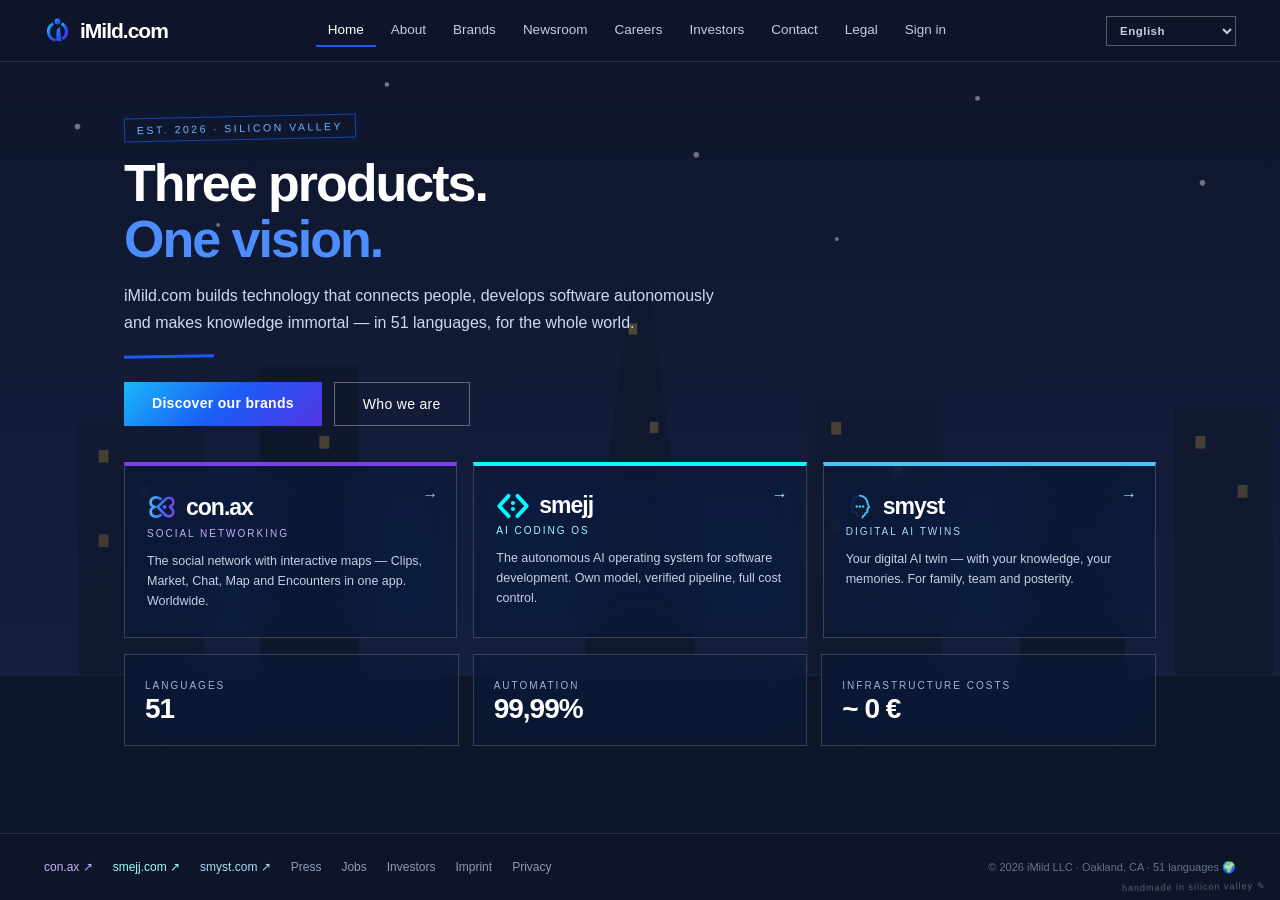
==== commit 96ea9c46: "feat(seo): add canonical URL and Open Graph/Twitter preview tags" ====
--- a/index.html
+++ b/index.html
@@ -10,6 +10,18 @@
 <link rel="apple-touch-icon" href="assets/apple-touch-icon.png">
 <link rel="manifest" href="manifest.webmanifest">
 <meta name="theme-color" content="#0b1026">
+  <link rel="canonical" href="https://imild.com/">
+  <meta property="og:type" content="website">
+  <meta property="og:site_name" content="iMild.com">
+  <meta property="og:url" content="https://imild.com/">
+  <meta property="og:locale" content="de">
+  <meta property="og:title" content="iMild.com — Drei Produkte. Eine Vision.">
+  <meta property="og:image" content="https://imild.com/assets/apple-touch-icon.png">
+  <meta property="og:image:alt" content="iMild.com">
+  <meta name="twitter:card" content="summary">
+  <meta name="twitter:title" content="iMild.com — Drei Produkte. Eine Vision.">
+  <meta property="og:description" content="iMild.com baut Technologie, die Menschen verbindet, Software autonom entwickelt und Wissen unsterblich macht.">
+  <meta name="twitter:description" content="iMild.com baut Technologie, die Menschen verbindet, Software autonom entwickelt und Wissen unsterblich macht.">
 <link rel="stylesheet" href="assets/style.css">
 </head>
 <body data-page="home">
--- a/assets/style.css
+++ b/assets/style.css
@@ -268,3 +268,8 @@
 .langsel:hover { color:#fff; border-color:rgba(255,255,255,.55); }
 .langsel option { background:#0F172A; color:#e6edf7; }
 [dir="rtl"] .sitenav a.cur { border-block-end:2px solid var(--imild); }
+
+
+/* Product cards use real headings (h2 = brand, h3 = category) so search engines and screen readers see the structure; these rules keep them pixel-identical to the former div/span. */
+.bcard h2.blogo { margin-block:0; margin-inline:0; font-size:23px; font-weight:800; }
+.bcard h3.btag { margin-block:6px 0; margin-inline:0; font-size:10px; font-weight:400; }
